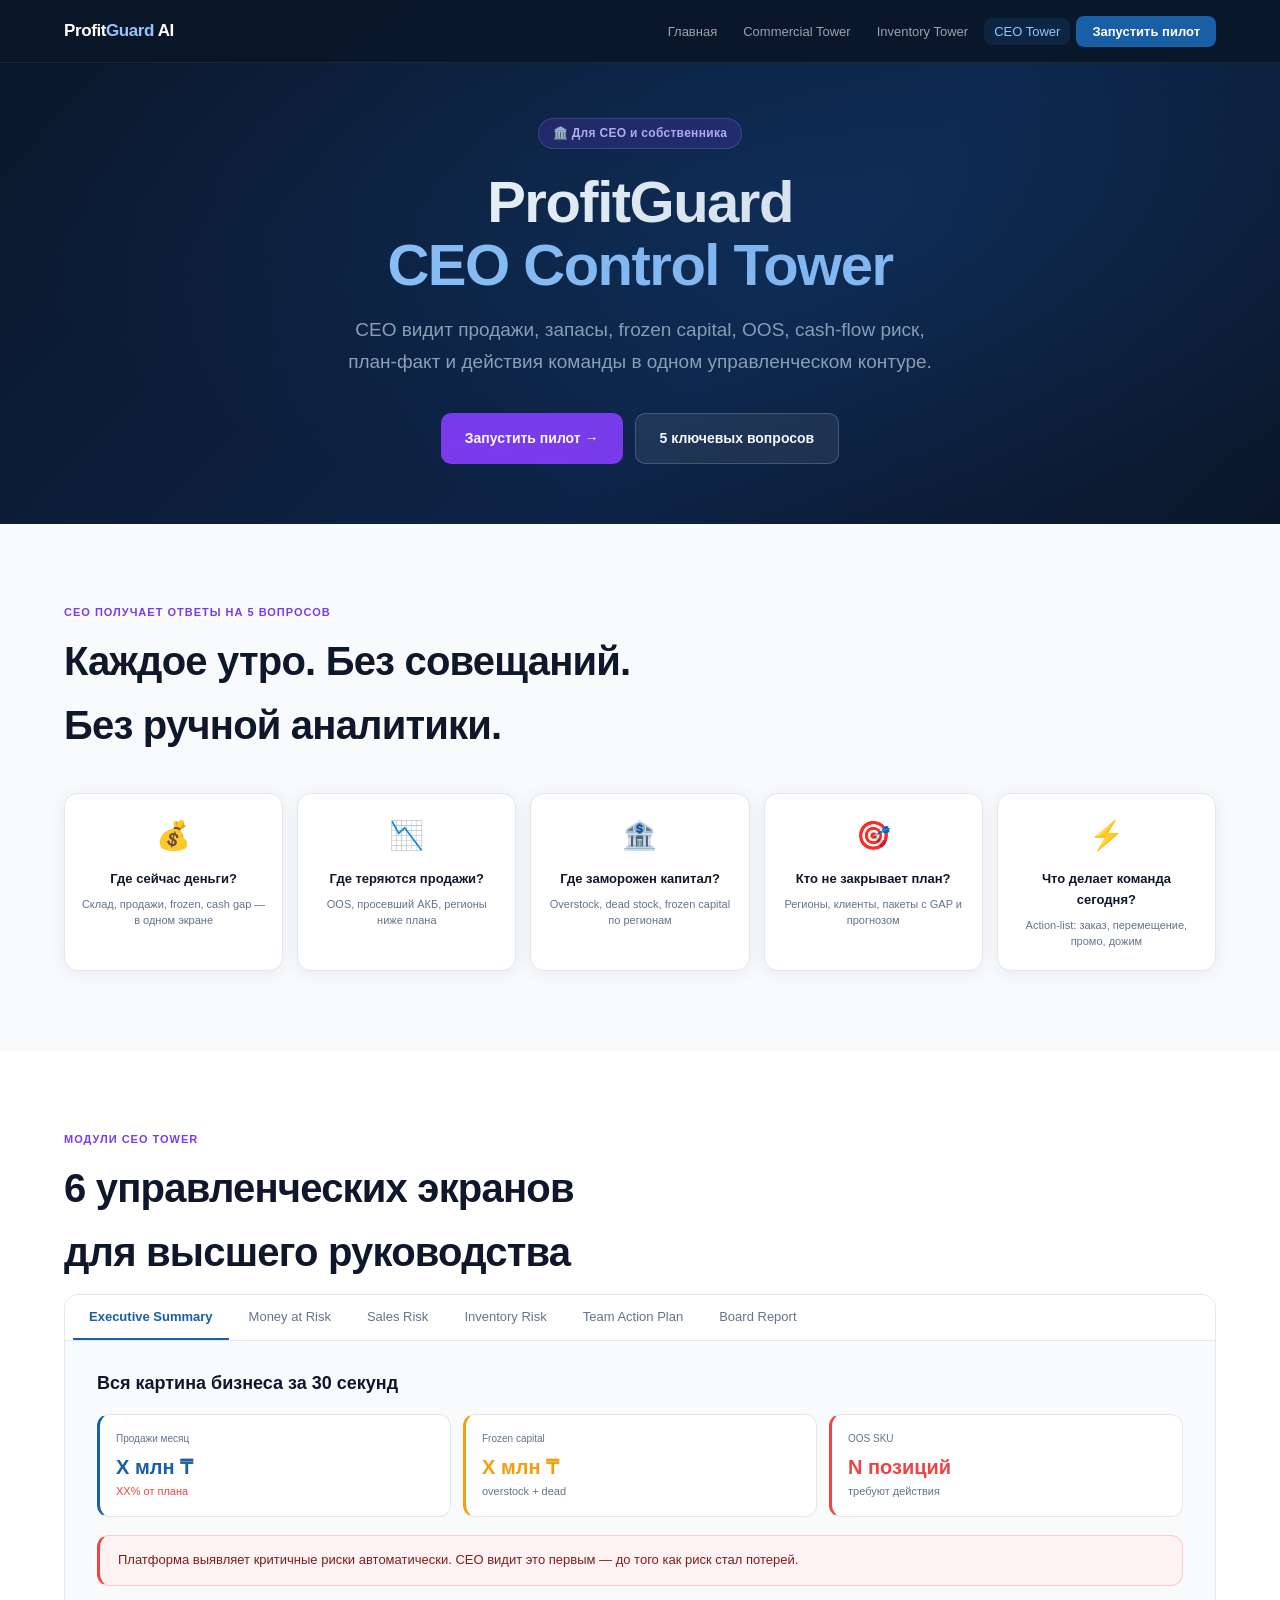
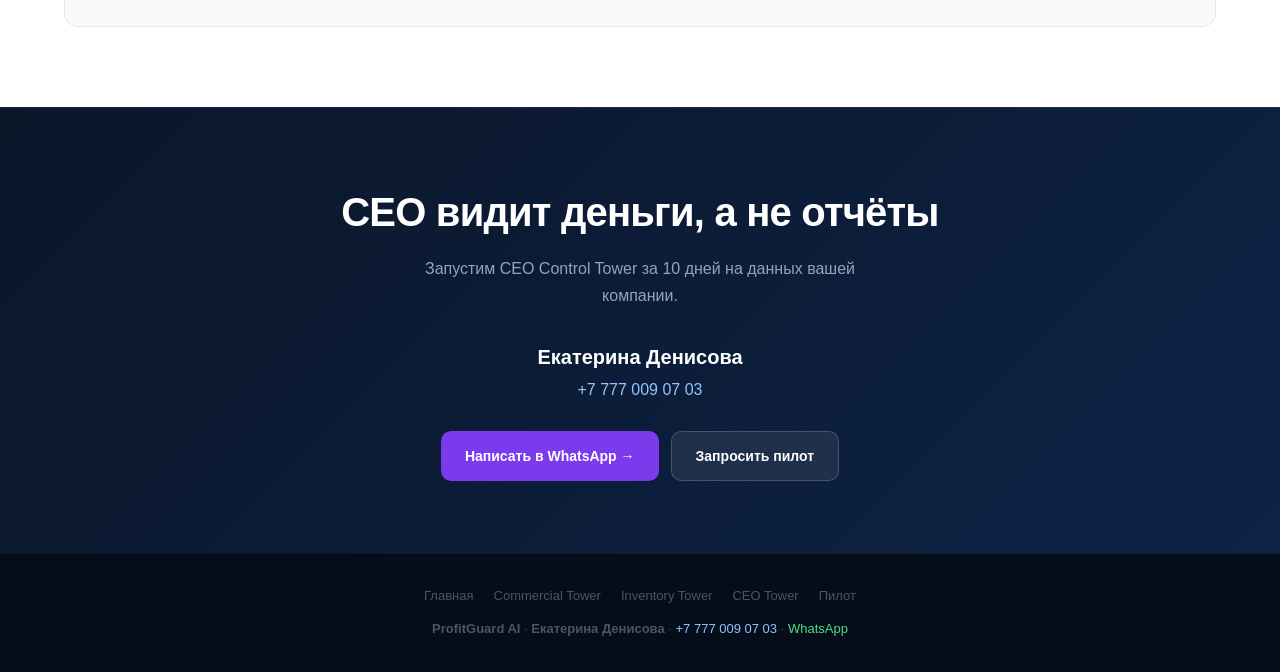
==== ceo.html @ 0af60630 "Add files via upload" ====
<!DOCTYPE html>
<html lang="ru">
<head>
<meta charset="UTF-8">
<meta name="viewport" content="width=device-width,initial-scale=1">
<title>ProfitGuard CEO Control Tower — Единый экран управления бизнесом</title>
<link rel="stylesheet" href="styles.css">
</head>
<body>
<nav>
  <div class="nav-inner">
    <a href="index.html" class="nav-logo">Profit<span>Guard</span> AI</a>
    <ul class="nav-links">
      <li><a href="index.html">Главная</a></li>
      <li><a href="commercial.html">Commercial Tower</a></li>
      <li><a href="inventory.html">Inventory Tower</a></li>
      <li><a href="ceo.html">CEO Tower</a></li>
      <li><a href="contact.html" class="nav-cta">Запустить пилот</a></li>
    </ul>
  </div>
</nav>

<section class="hero" style="padding-bottom:60px">
  <div class="hero-tag" style="background:rgba(124,58,237,.2);border-color:rgba(167,139,250,.25);color:#C4B5FD">🏛️ Для CEO и собственника</div>
  <h1>ProfitGuard<br><em>CEO Control Tower</em></h1>
  <p class="hero-sub">CEO видит продажи, запасы, frozen capital, OOS, cash-flow риск, план-факт и действия команды в одном управленческом контуре.</p>
  <div class="hero-btns">
    <a href="contact.html" class="btn btn-primary" style="background:var(--purple)">Запустить пилот →</a>
    <a href="#five" class="btn btn-ghost">5 ключевых вопросов</a>
  </div>
</section>

<!-- 5 QUESTIONS -->
<section class="section-off" id="five">
  <div class="container">
    <div class="label label-purple">CEO получает ответы на 5 вопросов</div>
    <h2 class="title">Каждое утро. Без совещаний.<br>Без ручной аналитики.</h2>
    <div style="display:grid;grid-template-columns:repeat(5,1fr);gap:14px;margin-top:36px">
      <div style="background:#fff;border:0.5px solid var(--border);border-radius:14px;padding:20px 16px;text-align:center;box-shadow:var(--card-shadow)">
        <div style="font-size:28px;margin-bottom:10px">💰</div>
        <div style="font-size:13px;font-weight:700;color:var(--text);margin-bottom:6px">Где сейчас деньги?</div>
        <div style="font-size:11px;color:var(--muted);line-height:1.5">Склад, продажи, frozen, cash gap — в одном экране</div>
      </div>
      <div style="background:#fff;border:0.5px solid var(--border);border-radius:14px;padding:20px 16px;text-align:center;box-shadow:var(--card-shadow)">
        <div style="font-size:28px;margin-bottom:10px">📉</div>
        <div style="font-size:13px;font-weight:700;color:var(--text);margin-bottom:6px">Где теряются продажи?</div>
        <div style="font-size:11px;color:var(--muted);line-height:1.5">OOS, просевший АКБ, регионы ниже плана</div>
      </div>
      <div style="background:#fff;border:0.5px solid var(--border);border-radius:14px;padding:20px 16px;text-align:center;box-shadow:var(--card-shadow)">
        <div style="font-size:28px;margin-bottom:10px">🏦</div>
        <div style="font-size:13px;font-weight:700;color:var(--text);margin-bottom:6px">Где заморожен капитал?</div>
        <div style="font-size:11px;color:var(--muted);line-height:1.5">Overstock, dead stock, frozen capital по регионам</div>
      </div>
      <div style="background:#fff;border:0.5px solid var(--border);border-radius:14px;padding:20px 16px;text-align:center;box-shadow:var(--card-shadow)">
        <div style="font-size:28px;margin-bottom:10px">🎯</div>
        <div style="font-size:13px;font-weight:700;color:var(--text);margin-bottom:6px">Кто не закрывает план?</div>
        <div style="font-size:11px;color:var(--muted);line-height:1.5">Регионы, клиенты, пакеты с GAP и прогнозом</div>
      </div>
      <div style="background:#fff;border:0.5px solid var(--border);border-radius:14px;padding:20px 16px;text-align:center;box-shadow:var(--card-shadow)">
        <div style="font-size:28px;margin-bottom:10px">⚡</div>
        <div style="font-size:13px;font-weight:700;color:var(--text);margin-bottom:6px">Что делает команда сегодня?</div>
        <div style="font-size:11px;color:var(--muted);line-height:1.5">Action-list: заказ, перемещение, промо, дожим</div>
      </div>
    </div>
  </div>
</section>

<!-- TABS -->
<section class="section">
  <div class="container">
    <div class="label label-purple">Модули CEO Tower</div>
    <h2 class="title">6 управленческих экранов<br>для высшего руководства</h2>
    <div class="tabs-wrap">
      <div class="tabs-nav">
        <button class="tab-btn">Executive Summary</button>
        <button class="tab-btn">Money at Risk</button>
        <button class="tab-btn">Sales Risk</button>
        <button class="tab-btn">Inventory Risk</button>
        <button class="tab-btn">Team Action Plan</button>
        <button class="tab-btn">Board Report</button>
      </div>

      <div class="tab-content">
        <h3 style="font-size:18px;font-weight:700;margin-bottom:16px">Вся картина бизнеса за 30 секунд</h3>
        <div style="display:grid;grid-template-columns:repeat(3,1fr);gap:12px;margin-bottom:18px">
          <div style="background:#fff;border:0.5px solid var(--border);border-radius:12px;padding:16px;border-left:3px solid var(--blue)"><div style="font-size:10px;color:var(--muted);margin-bottom:4px">Продажи месяц</div><div style="font-size:20px;font-weight:700;color:var(--blue)">X млн ₸</div><div style="font-size:11px;color:var(--red)">XX% от плана</div></div>
          <div style="background:#fff;border:0.5px solid var(--border);border-radius:12px;padding:16px;border-left:3px solid var(--amber)"><div style="font-size:10px;color:var(--muted);margin-bottom:4px">Frozen capital</div><div style="font-size:20px;font-weight:700;color:var(--amber)">X млн ₸</div><div style="font-size:11px;color:var(--muted)">overstock + dead</div></div>
          <div style="background:#fff;border:0.5px solid var(--border);border-radius:12px;padding:16px;border-left:3px solid var(--red)"><div style="font-size:10px;color:var(--muted);margin-bottom:4px">OOS SKU</div><div style="font-size:20px;font-weight:700;color:var(--red)">N позиций</div><div style="font-size:11px;color:var(--muted)">требуют действия</div></div>
        </div>
        <div class="alert-box alert-red">Платформа выявляет критичные риски автоматически. CEO видит это первым — до того как риск стал потерей.</div>
      </div>

      <div class="tab-content">
        <h3 style="font-size:18px;font-weight:700;margin-bottom:8px">Где деньги компании заморожены прямо сейчас</h3>
        <p style="font-size:13px;color:var(--muted);margin-bottom:16px">Frozen capital по регионам, поставщикам и SKU. Потенциал высвобождения через промо, перемещение, возврат.</p>
        <div class="alert-box alert-amber">💰 Топ frozen: Регион A / Поставщик X / SKU-004 — X млн ₸. Статус: Overstock 181 день. Действие: возврат поставщику или глубокая уценка.</div>
        <div class="alert-box alert-green" style="margin-top:8px">Потенциал высвобождения через промо и перемещения: X млн ₸ — деньги возвращаются в оборот.</div>
      </div>

      <div class="tab-content">
        <h3 style="font-size:18px;font-weight:700;margin-bottom:8px">Где бизнес теряет продажи</h3>
        <p style="font-size:13px;color:var(--muted);margin-bottom:16px">Регионы ниже плана, клиенты с падением, потерянные точки АКБ, SKU с OOS при активных продажах.</p>
        <div class="alert-box alert-red">🔴 Регион A: прогноз закрытия 68%. GAP = X млн ₸. Нужен темп X млн/день при остатке N дней.</div>
        <div class="alert-box alert-amber" style="margin-top:8px">🟡 Клиент B: YoY −X% к маю прошлого года. Падение продаж требует коммерческого разбора.</div>
      </div>

      <div class="tab-content">
        <h3 style="font-size:18px;font-weight:700;margin-bottom:8px">Состояние складского контура</h3>
        <p style="font-size:13px;color:var(--muted);margin-bottom:16px">OOS, overstock, DOH, frozen — сводка по всем регионам. Какие склады в норме, где критичная ситуация.</p>
        <div style="overflow-x:auto;border-radius:12px;border:0.5px solid var(--border)">
          <table class="mock-table">
            <thead><tr><th>Регион</th><th class="num">Склад ₸</th><th class="num">Frozen ₸</th><th class="num">OOS SKU</th><th class="num">Overstock SKU</th><th class="num">Сред. DOH</th><th>Статус</th></tr></thead>
            <tbody>
              <tr><td>Регион A</td><td class="num">XXX M</td><td class="num" style="color:var(--amber)">XX M</td><td class="num" style="color:var(--red)">12</td><td class="num">8</td><td class="num">34</td><td><span class="status s-risk">Нужен заказ</span></td></tr>
              <tr><td>Регион B</td><td class="num">XXX M</td><td class="num" style="color:var(--amber)">XX M</td><td class="num">3</td><td class="num" style="color:var(--purple)">24</td><td class="num">67</td><td><span class="status s-over">Высокий frozen</span></td></tr>
              <tr><td>Регион C</td><td class="num">XXX M</td><td class="num">XX M</td><td class="num">1</td><td class="num">5</td><td class="num">28</td><td><span class="status s-ok">Контроль</span></td></tr>
            </tbody>
          </table>
        </div>
      </div>

      <div class="tab-content">
        <h3 style="font-size:18px;font-weight:700;margin-bottom:8px">Что команда должна сделать сегодня</h3>
        <p style="font-size:13px;color:var(--muted);margin-bottom:16px">Action-list по каждому направлению: продажи, склад, закуп, перемещения. Приоритизирован по размеру риска.</p>
        <div class="alert-box alert-red" style="margin-bottom:8px">⚡ <strong>Коммерция:</strong> Реактивировать N точек АКБ — в апреле давали X млн ₸, в мае нет заказа</div>
        <div class="alert-box alert-amber" style="margin-bottom:8px">📦 <strong>Логистика:</strong> Переместить SKU-004 из Региона C в Регион A — закрыть OOS без дозаказа</div>
        <div class="alert-box alert-blue" style="margin-bottom:8px">🛒 <strong>Закуп:</strong> Разместить P1 заказ на X млн ₸ — N SKU A-класса в OOS</div>
        <div class="alert-box alert-green">🎯 <strong>Маркетинг:</strong> Промо на SKU-005, SKU-008 — высвободить X млн ₸ frozen capital</div>
      </div>

      <div class="tab-content">
        <h3 style="font-size:18px;font-weight:700;margin-bottom:8px">Управленческий отчёт для совета директоров</h3>
        <p style="font-size:13px;color:var(--muted);margin-bottom:16px">Структурированная сводка: план/факт, риски, действия, динамика. Готова к экспорту в Excel или PDF.</p>
        <div style="background:#fff;border:0.5px solid var(--border);border-radius:12px;padding:20px">
          <div style="font-size:14px;font-weight:700;margin-bottom:12px">ProfitGuard AI · Board Report · Май 2026</div>
          <div style="display:grid;grid-template-columns:1fr 1fr;gap:16px;font-size:13px">
            <div><div style="font-weight:600;margin-bottom:6px;color:var(--blue)">Продажи</div><div style="color:var(--muted)">Факт XX% от плана · прогноз YY% · GAP X млн ₸</div></div>
            <div><div style="font-weight:600;margin-bottom:6px;color:var(--amber)">Запасы</div><div style="color:var(--muted)">Склад X млн · frozen X млн · OOS N SKU</div></div>
            <div><div style="font-weight:600;margin-bottom:6px;color:var(--red)">Риски</div><div style="color:var(--muted)">N точек АКБ выпало · X млн потенциальных потерь</div></div>
            <div><div style="font-weight:600;margin-bottom:6px;color:var(--green)">Действия</div><div style="color:var(--muted)">Заказ X млн · перемещения N SKU · промо X млн</div></div>
          </div>
        </div>
      </div>
    </div>
  </div>
</section>

<div class="cta-banner">
  <div class="container">
    <h2>CEO видит деньги, а не отчёты</h2>
    <p>Запустим CEO Control Tower за 10 дней на данных вашей компании.</p>
    <div style="margin-bottom:28px">
      <div class="contact-name">Екатерина Денисова</div>
      <a href="tel:+77770090703" class="contact-phone">+7 777 009 07 03</a>
    </div>
    <div class="hero-btns">
      <a href="https://wa.me/77770090703" target="_blank" class="btn btn-primary" style="background:var(--purple)">Написать в WhatsApp →</a>
      <a href="contact.html" class="btn btn-ghost">Запросить пилот</a>
    </div>
  </div>
</div>

<footer><div class="container">
  <div class="foot-links"><a href="index.html">Главная</a><a href="commercial.html">Commercial Tower</a><a href="inventory.html">Inventory Tower</a><a href="ceo.html">CEO Tower</a><a href="contact.html">Пилот</a></div>
  <p><strong style="color:#475569">ProfitGuard AI</strong> · <strong style="color:#475569">Екатерина Денисова</strong> · <a href="tel:+77770090703" style="color:#93C5FD;text-decoration:none">+7 777 009 07 03</a> · <a href="https://wa.me/77770090703" target="_blank" style="color:#4ADE80;text-decoration:none;font-weight:500">WhatsApp</a></p>
</div></footer>
<script src="script.js"></script>
</body>
</html>
---- styles.css ----
*{box-sizing:border-box;margin:0;padding:0}
:root{
  --navy:#0B1629;--navy2:#0f2040;--blue:#185FA5;--blue2:#1D4ED8;
  --green:#10B981;--red:#EF4444;--amber:#F59E0B;--purple:#7C3AED;--teal:#0D9488;
  --white:#FFFFFF;--off:#F8FAFC;--text:#0F172A;--muted:#64748B;--border:#E2E8F0;
  --ice:#E6F1FB;--card-shadow:0 2px 16px rgba(15,23,42,.07);
}
html{scroll-behavior:smooth}
body{font-family:-apple-system,BlinkMacSystemFont,'Segoe UI',Inter,sans-serif;color:var(--text);background:#fff;line-height:1.6}

/* NAV */
nav{position:fixed;top:0;left:0;right:0;z-index:200;background:rgba(11,22,41,.97);backdrop-filter:blur(14px);border-bottom:1px solid rgba(255,255,255,.07)}
.nav-inner{max-width:1200px;margin:0 auto;padding:0 24px;height:62px;display:flex;align-items:center;justify-content:space-between;gap:24px}
.nav-logo{font-size:17px;font-weight:800;color:#fff;letter-spacing:-.4px;text-decoration:none;flex-shrink:0}
.nav-logo span{color:#93C5FD}
.nav-links{display:flex;gap:6px;list-style:none}
.nav-links a{color:rgba(255,255,255,.6);text-decoration:none;font-size:13px;font-weight:500;padding:6px 10px;border-radius:8px;transition:all .14s;white-space:nowrap}
.nav-links a:hover{color:#fff;background:rgba(255,255,255,.08)}
.nav-links a.active{color:#93C5FD;background:rgba(24,95,165,.2)}
.nav-cta{background:var(--blue);color:#fff !important;padding:8px 16px !important;border-radius:8px;font-weight:600 !important;flex-shrink:0}
.nav-cta:hover{background:var(--blue2) !important}

/* HERO */
.hero{background:linear-gradient(135deg,#0B1629 0%,#0d2347 60%,#0B1629 100%);padding:118px 24px 80px;text-align:center;position:relative;overflow:hidden}
.hero::before{content:'';position:absolute;top:0;left:0;right:0;bottom:0;background:radial-gradient(ellipse at 60% 40%,rgba(24,95,165,.18) 0%,transparent 70%);pointer-events:none}
.hero-tag{display:inline-flex;align-items:center;gap:6px;background:rgba(24,95,165,.25);border:1px solid rgba(147,197,253,.25);color:#93C5FD;padding:5px 14px;border-radius:20px;font-size:12px;font-weight:600;margin-bottom:22px;letter-spacing:.3px}
.hero h1{font-size:clamp(32px,5vw,58px);font-weight:800;color:#fff;letter-spacing:-1.5px;line-height:1.08;max-width:820px;margin:0 auto 18px}
.hero h1 em{color:#93C5FD;font-style:normal}
.hero-sub{font-size:clamp(16px,2vw,19px);color:#94A3B8;max-width:620px;margin:0 auto 36px;line-height:1.65}
.hero-btns{display:flex;gap:12px;justify-content:center;flex-wrap:wrap;margin-bottom:0}

/* BUTTONS */
.btn{display:inline-flex;align-items:center;gap:7px;padding:13px 24px;border-radius:10px;font-size:14px;font-weight:600;text-decoration:none;transition:all .15s;cursor:pointer;border:none}
.btn-primary{background:var(--blue);color:#fff}
.btn-primary:hover{background:var(--blue2);transform:translateY(-1px)}
.btn-green{background:var(--green);color:#fff}
.btn-green:hover{background:#059669;transform:translateY(-1px)}
.btn-ghost{background:rgba(255,255,255,.08);border:1px solid rgba(255,255,255,.18);color:#fff}
.btn-ghost:hover{background:rgba(255,255,255,.14)}
.btn-outline{border:1.5px solid var(--border);color:var(--text);background:#fff}
.btn-outline:hover{border-color:var(--blue);color:var(--blue)}
.btn-sm{padding:9px 16px;font-size:13px}

/* CONTAINER */
.container{max-width:1200px;margin:0 auto;padding:0 24px}
.section{padding:80px 24px}
.section-sm{padding:52px 24px}
.section-dark{background:var(--navy);padding:80px 24px}
.section-off{background:var(--off);padding:80px 24px}

/* LABELS & TITLES */
.label{font-size:11px;font-weight:700;text-transform:uppercase;letter-spacing:1px;color:var(--blue);margin-bottom:8px}
.label-green{color:var(--green)}
.label-purple{color:var(--purple)}
.label-amber{color:var(--amber)}
h2.title{font-size:clamp(26px,3.5vw,40px);font-weight:800;color:var(--text);letter-spacing:-.8px;margin-bottom:10px}
h2.title-white{color:#fff}
.subtitle{font-size:16px;color:var(--muted);line-height:1.65;max-width:560px;margin-bottom:48px}
.subtitle-white{color:#94A3B8}

/* KPI GRID */
.kpi-grid{display:grid;grid-template-columns:repeat(4,1fr);gap:14px;margin:40px 0}
.kpi-card{background:rgba(255,255,255,.06);border:1px solid rgba(255,255,255,.1);border-radius:14px;padding:20px;position:relative;overflow:hidden}
.kpi-card-light{background:#fff;border:0.5px solid var(--border);box-shadow:var(--card-shadow)}
.kpi-label{font-size:10px;color:rgba(255,255,255,.45);text-transform:uppercase;letter-spacing:.7px;margin-bottom:7px;font-weight:600}
.kpi-label-dark{color:var(--muted)}
.kpi-val{font-size:26px;font-weight:700;color:#fff;line-height:1;letter-spacing:-.5px}
.kpi-val-dark{color:var(--text)}
.kpi-sub{font-size:11px;color:rgba(255,255,255,.4);margin-top:6px}
.kpi-sub-dark{color:var(--muted)}
.kpi-bar{position:absolute;bottom:0;left:0;height:3px}

/* PRODUCT CARDS */
.prod-grid{display:grid;grid-template-columns:repeat(3,1fr);gap:20px;margin-top:40px}
.prod-card{background:#fff;border:0.5px solid var(--border);border-radius:18px;overflow:hidden;box-shadow:var(--card-shadow);transition:transform .15s,box-shadow .15s}
.prod-card:hover{transform:translateY(-3px);box-shadow:0 8px 32px rgba(15,23,42,.12)}
.prod-card-head{padding:28px 28px 20px;border-bottom:0.5px solid var(--border)}
.prod-icon{width:50px;height:50px;border-radius:12px;display:flex;align-items:center;justify-content:center;font-size:24px;margin-bottom:16px}
.prod-icon-blue{background:var(--ice)}
.prod-icon-green{background:#ECFDF5}
.prod-icon-purple{background:#F5F3FF}
.prod-num{font-size:10px;font-weight:700;text-transform:uppercase;letter-spacing:.8px;margin-bottom:5px}
.prod-name{font-size:18px;font-weight:800;color:var(--text);letter-spacing:-.3px;margin-bottom:8px}
.prod-desc{font-size:13px;color:var(--muted);line-height:1.6}
.prod-card-body{padding:20px 28px 24px}
.prod-features{list-style:none;display:flex;flex-direction:column;gap:7px;margin-bottom:20px}
.prod-features li{font-size:12px;color:var(--text);display:flex;align-items:flex-start;gap:7px}
.prod-features li::before{content:"✓";font-weight:700;flex-shrink:0;margin-top:1px}
.feat-blue::before{color:var(--blue)}
.feat-green::before{color:var(--green)}
.feat-purple::before{color:var(--purple)}

/* TABS */
.tabs-wrap{background:var(--off);border-radius:14px;overflow:hidden;border:0.5px solid var(--border)}
.tabs-nav{display:flex;overflow-x:auto;border-bottom:0.5px solid var(--border);background:#fff;padding:0 8px;gap:4px;scrollbar-width:none}
.tabs-nav::-webkit-scrollbar{display:none}
.tab-btn{padding:14px 16px;font-size:13px;font-weight:500;color:var(--muted);border:none;background:none;cursor:pointer;white-space:nowrap;border-bottom:2px solid transparent;transition:all .15s;flex-shrink:0}
.tab-btn:hover{color:var(--text)}
.tab-btn.active{color:var(--blue);border-bottom-color:var(--blue);font-weight:600}
.tab-content{display:none;padding:28px 32px}
.tab-content.active{display:block}

/* FEATURE GRID */
.feat-grid{display:grid;grid-template-columns:repeat(3,1fr);gap:16px;margin-top:40px}
.feat-item{background:#fff;border:0.5px solid var(--border);border-radius:14px;padding:22px 24px;box-shadow:var(--card-shadow)}
.feat-item-icon{width:40px;height:40px;border-radius:10px;display:flex;align-items:center;justify-content:center;font-size:18px;margin-bottom:14px}
.feat-item h4{font-size:14px;font-weight:700;color:var(--text);margin-bottom:7px}
.feat-item p{font-size:12px;color:var(--muted);line-height:1.6}

/* MOCK TABLE */
.mock-table{width:100%;border-collapse:collapse;font-size:12px}
.mock-table th{background:var(--navy);color:rgba(255,255,255,.7);padding:10px 12px;text-align:left;font-size:10px;font-weight:600;letter-spacing:.3px;white-space:nowrap}
.mock-table td{padding:9px 12px;border-bottom:0.5px solid var(--border);color:var(--text);white-space:nowrap}
.mock-table tr:hover td{background:var(--off)}
.mock-table .num{text-align:right;font-variant-numeric:tabular-nums}
.status{display:inline-block;padding:2px 8px;border-radius:20px;font-size:10px;font-weight:600}
.s-ok{background:#DCFCE7;color:#15803D}
.s-oos{background:#FEE2E2;color:#991B1B}
.s-risk{background:#FEF3C7;color:#92400E}
.s-over{background:#EDE9FE;color:#6D28D9}
.s-dead{background:#F1F5F9;color:#475569}

/* MOCK DASHBOARD */
.dash-mock{background:#111827;border-radius:16px;overflow:hidden;border:1px solid rgba(255,255,255,.1)}
.dash-bar{background:#0C2240;padding:12px 20px;display:flex;align-items:center;gap:8px;border-bottom:1px solid rgba(255,255,255,.07)}
.dash-dot{width:10px;height:10px;border-radius:50%}
.dash-title{font-size:12px;color:rgba(255,255,255,.4);margin-left:6px}
.dash-body{padding:20px;display:grid;grid-template-columns:repeat(3,1fr);gap:10px}
.dash-kpi{background:#1C2A3F;border-radius:10px;padding:14px;position:relative;overflow:hidden}
.dash-kpi-lbl{font-size:9px;color:#64748B;text-transform:uppercase;letter-spacing:.5px;margin-bottom:4px}
.dash-kpi-val{font-size:18px;font-weight:700;line-height:1}
.dash-kpi-bar{position:absolute;bottom:0;left:0;height:2px}

/* ALERT BOX */
.alert-box{border-radius:12px;padding:14px 18px;margin:12px 0;font-size:13px;line-height:1.6;border:0.5px solid;border-left-width:3px}
.alert-red{background:#FEF2F2;border-color:#FECACA;border-left-color:#EF4444;color:#7F1D1D}
.alert-green{background:#F0FDF4;border-color:#BBF7D0;border-left-color:#10B981;color:#14532D}
.alert-blue{background:#EFF6FF;border-color:#BFDBFE;border-left-color:#185FA5;color:#1E3A8A}
.alert-amber{background:#FFFBEB;border-color:#FDE68A;border-left-color:#F59E0B;color:#78350F}

/* STEPS */
.steps-grid{display:grid;grid-template-columns:repeat(4,1fr);gap:16px;margin-top:40px}
.step{background:rgba(255,255,255,.05);border:1px solid rgba(255,255,255,.1);border-radius:14px;padding:24px 20px;text-align:center}
.step-num{width:40px;height:40px;border-radius:50%;background:var(--blue);color:#fff;font-size:16px;font-weight:700;display:flex;align-items:center;justify-content:center;margin:0 auto 14px}
.step-title{font-size:14px;font-weight:600;color:#fff;margin-bottom:8px}
.step-body{font-size:12px;color:#94A3B8;line-height:1.55}

/* WHY LIST */
.why-grid{display:grid;grid-template-columns:repeat(2,1fr);gap:14px;margin-top:36px}
.why-item{display:flex;align-items:flex-start;gap:14px;background:rgba(255,255,255,.04);border:1px solid rgba(255,255,255,.08);border-radius:12px;padding:18px 20px}
.why-icon{font-size:22px;flex-shrink:0}
.why-text h4{font-size:14px;font-weight:600;color:#fff;margin-bottom:5px}
.why-text p{font-size:12px;color:#94A3B8;line-height:1.55}

/* CONTACT FORM */
.form-wrap{background:rgba(255,255,255,.05);border:1px solid rgba(255,255,255,.1);border-radius:18px;padding:36px}
.form-row{display:grid;grid-template-columns:1fr 1fr;gap:16px;margin-bottom:16px}
.form-group{display:flex;flex-direction:column;gap:6px}
.form-group label{font-size:12px;font-weight:600;color:rgba(255,255,255,.6);text-transform:uppercase;letter-spacing:.4px}
.form-group input,.form-group select,.form-group textarea{background:rgba(255,255,255,.07);border:1px solid rgba(255,255,255,.12);border-radius:8px;padding:12px 14px;color:#fff;font-size:14px;outline:none;transition:border .14s;font-family:inherit}
.form-group input:focus,.form-group select:focus,.form-group textarea:focus{border-color:var(--blue)}
.form-group input::placeholder,.form-group textarea::placeholder{color:rgba(255,255,255,.3)}
.form-group select option{background:var(--navy);color:#fff}
.form-group textarea{resize:vertical;min-height:80px}

/* CTA BANNER */
.cta-banner{background:linear-gradient(135deg,var(--navy) 0%,#0d2347 100%);padding:72px 24px;text-align:center;border-top:1px solid rgba(255,255,255,.06)}
.cta-banner h2{font-size:clamp(26px,3.5vw,40px);font-weight:800;color:#fff;letter-spacing:-.8px;margin-bottom:12px}
.cta-banner p{font-size:16px;color:#94A3B8;max-width:500px;margin:0 auto 32px;line-height:1.65}
.contact-name{font-size:20px;font-weight:700;color:#fff;margin-bottom:4px}
.contact-phone{font-size:16px;color:#93C5FD;text-decoration:none;display:block;margin-bottom:20px}

/* FOOTER */
footer{background:#060D1A;padding:32px 24px;text-align:center;border-top:1px solid rgba(255,255,255,.05)}
footer p{color:#334155;font-size:13px}
.foot-links{display:flex;gap:20px;justify-content:center;flex-wrap:wrap;margin-bottom:12px}
.foot-links a{color:#475569;text-decoration:none;font-size:13px}
.foot-links a:hover{color:#93C5FD}

/* DIVIDER */
.divider{height:0.5px;background:var(--border);margin:32px 0}
.divider-dark{background:rgba(255,255,255,.08)}

/* METRICS ROW */
.metrics-row{display:flex;gap:32px;flex-wrap:wrap;padding:20px 0;border-top:0.5px solid var(--border);border-bottom:0.5px solid var(--border);margin:24px 0}
.metric{text-align:center}
.metric-val{font-size:22px;font-weight:700;letter-spacing:-.5px}
.metric-lbl{font-size:10px;color:var(--muted);text-transform:uppercase;letter-spacing:.5px;margin-top:2px}

/* RESPONSIVE */
@media(max-width:1024px){
  .kpi-grid{grid-template-columns:repeat(2,1fr)}
  .prod-grid{grid-template-columns:1fr}
  .feat-grid{grid-template-columns:repeat(2,1fr)}
  .steps-grid{grid-template-columns:repeat(2,1fr)}
  .why-grid{grid-template-columns:1fr}
  .form-row{grid-template-columns:1fr}
}
@media(max-width:768px){
  .nav-links{display:none}
  .kpi-grid{grid-template-columns:1fr 1fr}
  .feat-grid{grid-template-columns:1fr}
  .dash-body{grid-template-columns:repeat(2,1fr)}
  .tab-content{padding:20px 18px}
  .hero h1{font-size:30px}
}
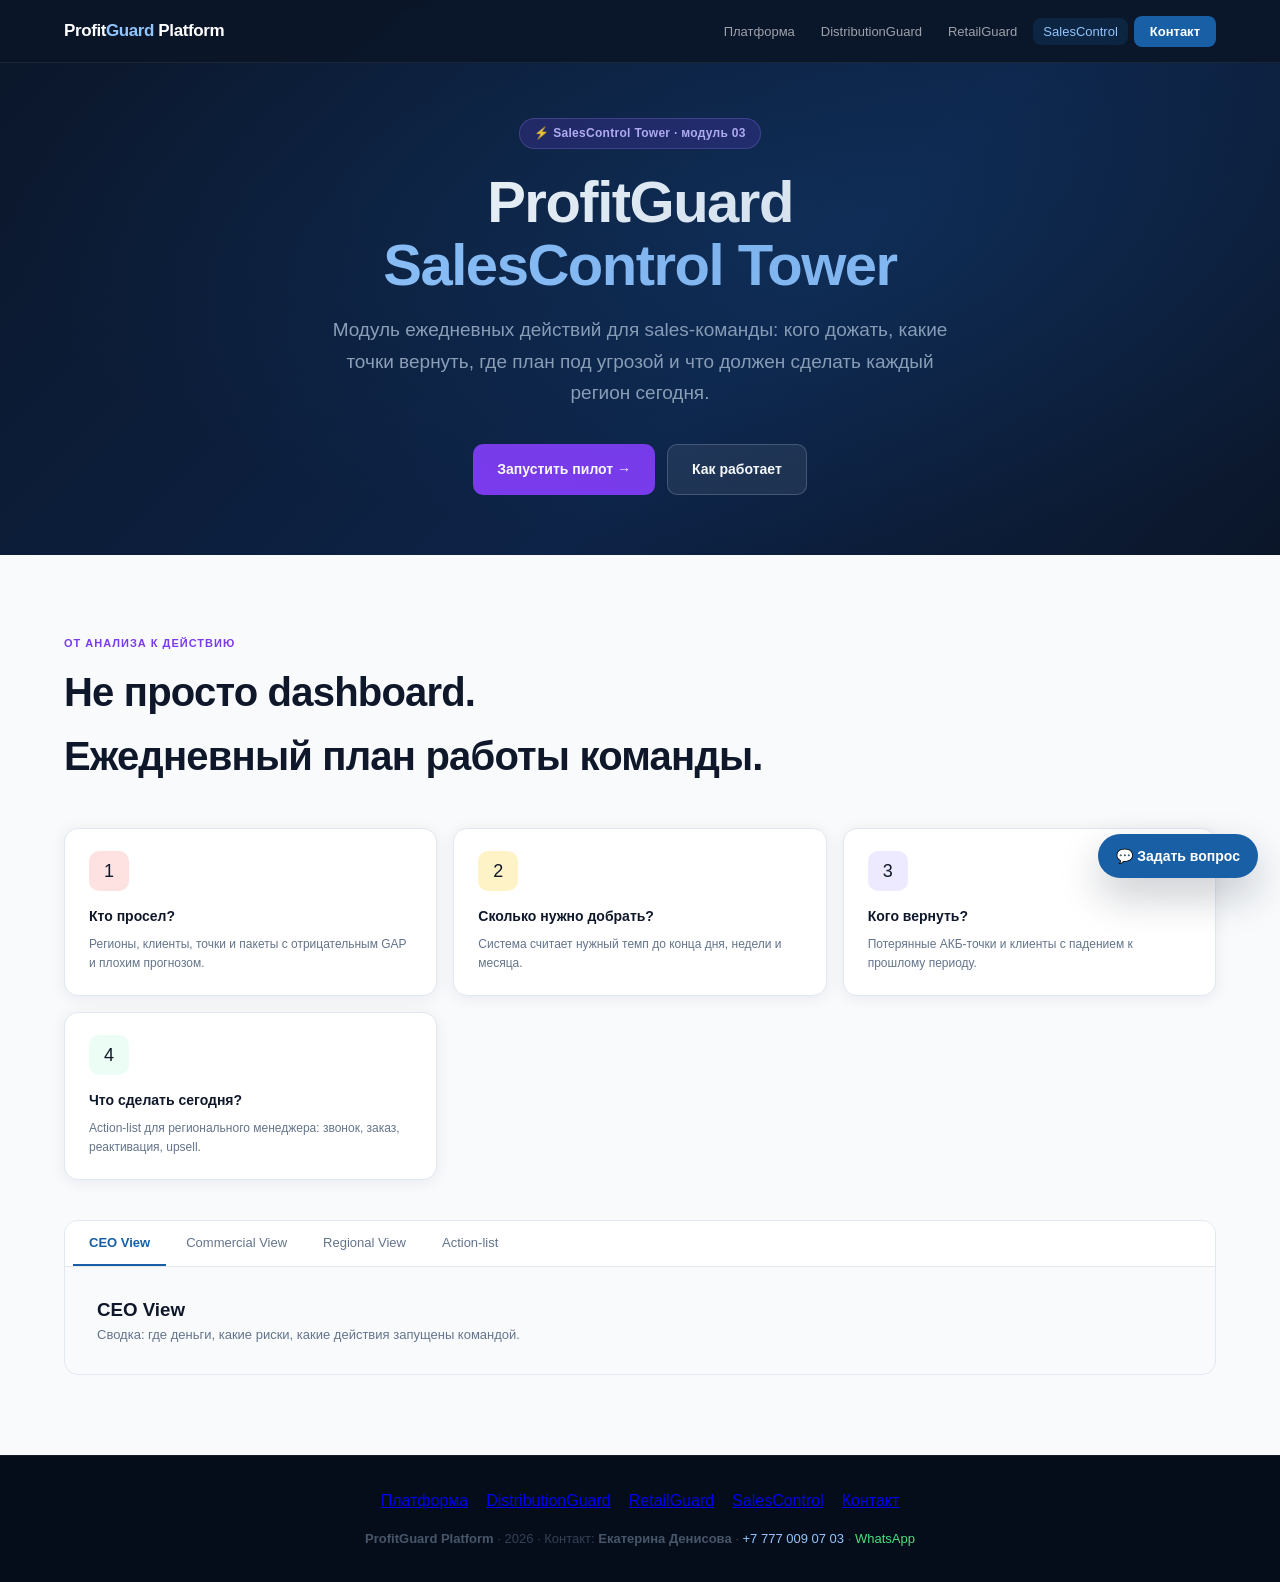
==== commit 10fd144f: "Add files via upload" ====
--- a/ceo.html
+++ b/ceo.html
@@ -3,167 +3,73 @@
 <head>
 <meta charset="UTF-8">
 <meta name="viewport" content="width=device-width,initial-scale=1">
-<title>ProfitGuard CEO Control Tower — Единый экран управления бизнесом</title>
+<title>SalesControl Tower — action-list для команды продаж</title>
+<meta name="description" content="Модуль ProfitGuard Platform для контроля задач продаж, дожима плана и реактивации клиентов.">
 <link rel="stylesheet" href="styles.css">
 </head>
 <body>
+
 <nav>
   <div class="nav-inner">
-    <a href="index.html" class="nav-logo">Profit<span>Guard</span> AI</a>
+    <a href="index.html" class="nav-logo">Profit<span>Guard</span> Platform</a>
     <ul class="nav-links">
-      <li><a href="index.html">Главная</a></li>
-      <li><a href="commercial.html">Commercial Tower</a></li>
-      <li><a href="inventory.html">Inventory Tower</a></li>
-      <li><a href="ceo.html">CEO Tower</a></li>
-      <li><a href="contact.html" class="nav-cta">Запустить пилот</a></li>
+      <li><a href="index.html" class="">Платформа</a></li><li><a href="commercial.html" class="">DistributionGuard</a></li><li><a href="inventory.html" class="">RetailGuard</a></li><li><a href="ceo.html" class="active">SalesControl</a></li><li><a href="contact.html" class="nav-cta">Контакт</a></li>
     </ul>
   </div>
 </nav>
 
 <section class="hero" style="padding-bottom:60px">
-  <div class="hero-tag" style="background:rgba(124,58,237,.2);border-color:rgba(167,139,250,.25);color:#C4B5FD">🏛️ Для CEO и собственника</div>
-  <h1>ProfitGuard<br><em>CEO Control Tower</em></h1>
-  <p class="hero-sub">CEO видит продажи, запасы, frozen capital, OOS, cash-flow риск, план-факт и действия команды в одном управленческом контуре.</p>
+  <div class="hero-tag" style="background:rgba(124,58,237,.2);border-color:rgba(167,139,250,.25);color:#C4B5FD">⚡ SalesControl Tower · модуль 03</div>
+  <h1>ProfitGuard<br><em>SalesControl Tower</em></h1>
+  <p class="hero-sub">Модуль ежедневных действий для sales-команды: кого дожать, какие точки вернуть, где план под угрозой и что должен сделать каждый регион сегодня.</p>
   <div class="hero-btns">
     <a href="contact.html" class="btn btn-primary" style="background:var(--purple)">Запустить пилот →</a>
-    <a href="#five" class="btn btn-ghost">5 ключевых вопросов</a>
+    <a href="#workflow" class="btn btn-ghost">Как работает</a>
   </div>
 </section>
 
-<!-- 5 QUESTIONS -->
-<section class="section-off" id="five">
+<section class="section-off" id="workflow">
   <div class="container">
-    <div class="label label-purple">CEO получает ответы на 5 вопросов</div>
-    <h2 class="title">Каждое утро. Без совещаний.<br>Без ручной аналитики.</h2>
-    <div style="display:grid;grid-template-columns:repeat(5,1fr);gap:14px;margin-top:36px">
-      <div style="background:#fff;border:0.5px solid var(--border);border-radius:14px;padding:20px 16px;text-align:center;box-shadow:var(--card-shadow)">
-        <div style="font-size:28px;margin-bottom:10px">💰</div>
-        <div style="font-size:13px;font-weight:700;color:var(--text);margin-bottom:6px">Где сейчас деньги?</div>
-        <div style="font-size:11px;color:var(--muted);line-height:1.5">Склад, продажи, frozen, cash gap — в одном экране</div>
+    <div class="label label-purple">От анализа к действию</div>
+    <h2 class="title">Не просто dashboard.<br>Ежедневный план работы команды.</h2>
+    <div class="feat-grid">
+      <div class="feat-item"><div class="feat-item-icon" style="background:#FEE2E2">1</div><h4>Кто просел?</h4><p>Регионы, клиенты, точки и пакеты с отрицательным GAP и плохим прогнозом.</p></div>
+      <div class="feat-item"><div class="feat-item-icon" style="background:#FEF3C7">2</div><h4>Сколько нужно добрать?</h4><p>Система считает нужный темп до конца дня, недели и месяца.</p></div>
+      <div class="feat-item"><div class="feat-item-icon" style="background:#EDE9FE">3</div><h4>Кого вернуть?</h4><p>Потерянные АКБ-точки и клиенты с падением к прошлому периоду.</p></div>
+      <div class="feat-item"><div class="feat-item-icon" style="background:#ECFDF5">4</div><h4>Что сделать сегодня?</h4><p>Action-list для регионального менеджера: звонок, заказ, реактивация, upsell.</p></div>
+    </div>
+
+    <div class="tabs-wrap" style="margin-top:40px">
+      <div class="tabs-nav">
+        <button class="tab-btn">CEO View</button>
+        <button class="tab-btn">Commercial View</button>
+        <button class="tab-btn">Regional View</button>
+        <button class="tab-btn">Action-list</button>
       </div>
-      <div style="background:#fff;border:0.5px solid var(--border);border-radius:14px;padding:20px 16px;text-align:center;box-shadow:var(--card-shadow)">
-        <div style="font-size:28px;margin-bottom:10px">📉</div>
-        <div style="font-size:13px;font-weight:700;color:var(--text);margin-bottom:6px">Где теряются продажи?</div>
-        <div style="font-size:11px;color:var(--muted);line-height:1.5">OOS, просевший АКБ, регионы ниже плана</div>
-      </div>
-      <div style="background:#fff;border:0.5px solid var(--border);border-radius:14px;padding:20px 16px;text-align:center;box-shadow:var(--card-shadow)">
-        <div style="font-size:28px;margin-bottom:10px">🏦</div>
-        <div style="font-size:13px;font-weight:700;color:var(--text);margin-bottom:6px">Где заморожен капитал?</div>
-        <div style="font-size:11px;color:var(--muted);line-height:1.5">Overstock, dead stock, frozen capital по регионам</div>
-      </div>
-      <div style="background:#fff;border:0.5px solid var(--border);border-radius:14px;padding:20px 16px;text-align:center;box-shadow:var(--card-shadow)">
-        <div style="font-size:28px;margin-bottom:10px">🎯</div>
-        <div style="font-size:13px;font-weight:700;color:var(--text);margin-bottom:6px">Кто не закрывает план?</div>
-        <div style="font-size:11px;color:var(--muted);line-height:1.5">Регионы, клиенты, пакеты с GAP и прогнозом</div>
-      </div>
-      <div style="background:#fff;border:0.5px solid var(--border);border-radius:14px;padding:20px 16px;text-align:center;box-shadow:var(--card-shadow)">
-        <div style="font-size:28px;margin-bottom:10px">⚡</div>
-        <div style="font-size:13px;font-weight:700;color:var(--text);margin-bottom:6px">Что делает команда сегодня?</div>
-        <div style="font-size:11px;color:var(--muted);line-height:1.5">Action-list: заказ, перемещение, промо, дожим</div>
-      </div>
+      <div class="tab-content"><h3>CEO View</h3><p style="color:var(--muted);font-size:13px">Сводка: где деньги, какие риски, какие действия запущены командой.</p></div>
+      <div class="tab-content"><h3>Commercial View</h3><p style="color:var(--muted);font-size:13px">Клиенты, регионы, пакеты, план/факт, прогноз и дожим.</p></div>
+      <div class="tab-content"><h3>Regional View</h3><p style="color:var(--muted);font-size:13px">Только свой регион, свои клиенты, свои точки и задачи на день.</p></div>
+      <div class="tab-content"><h3>Action-list</h3><p style="color:var(--muted);font-size:13px">Конкретные задачи: кому позвонить, какую точку вернуть, какой пакет дожать.</p></div>
     </div>
   </div>
 </section>
 
-<!-- TABS -->
-<section class="section">
-  <div class="container">
-    <div class="label label-purple">Модули CEO Tower</div>
-    <h2 class="title">6 управленческих экранов<br>для высшего руководства</h2>
-    <div class="tabs-wrap">
-      <div class="tabs-nav">
-        <button class="tab-btn">Executive Summary</button>
-        <button class="tab-btn">Money at Risk</button>
-        <button class="tab-btn">Sales Risk</button>
-        <button class="tab-btn">Inventory Risk</button>
-        <button class="tab-btn">Team Action Plan</button>
-        <button class="tab-btn">Board Report</button>
-      </div>
-
-      <div class="tab-content">
-        <h3 style="font-size:18px;font-weight:700;margin-bottom:16px">Вся картина бизнеса за 30 секунд</h3>
-        <div style="display:grid;grid-template-columns:repeat(3,1fr);gap:12px;margin-bottom:18px">
-          <div style="background:#fff;border:0.5px solid var(--border);border-radius:12px;padding:16px;border-left:3px solid var(--blue)"><div style="font-size:10px;color:var(--muted);margin-bottom:4px">Продажи месяц</div><div style="font-size:20px;font-weight:700;color:var(--blue)">X млн ₸</div><div style="font-size:11px;color:var(--red)">XX% от плана</div></div>
-          <div style="background:#fff;border:0.5px solid var(--border);border-radius:12px;padding:16px;border-left:3px solid var(--amber)"><div style="font-size:10px;color:var(--muted);margin-bottom:4px">Frozen capital</div><div style="font-size:20px;font-weight:700;color:var(--amber)">X млн ₸</div><div style="font-size:11px;color:var(--muted)">overstock + dead</div></div>
-          <div style="background:#fff;border:0.5px solid var(--border);border-radius:12px;padding:16px;border-left:3px solid var(--red)"><div style="font-size:10px;color:var(--muted);margin-bottom:4px">OOS SKU</div><div style="font-size:20px;font-weight:700;color:var(--red)">N позиций</div><div style="font-size:11px;color:var(--muted)">требуют действия</div></div>
-        </div>
-        <div class="alert-box alert-red">Платформа выявляет критичные риски автоматически. CEO видит это первым — до того как риск стал потерей.</div>
-      </div>
-
-      <div class="tab-content">
-        <h3 style="font-size:18px;font-weight:700;margin-bottom:8px">Где деньги компании заморожены прямо сейчас</h3>
-        <p style="font-size:13px;color:var(--muted);margin-bottom:16px">Frozen capital по регионам, поставщикам и SKU. Потенциал высвобождения через промо, перемещение, возврат.</p>
-        <div class="alert-box alert-amber">💰 Топ frozen: Регион A / Поставщик X / SKU-004 — X млн ₸. Статус: Overstock 181 день. Действие: возврат поставщику или глубокая уценка.</div>
-        <div class="alert-box alert-green" style="margin-top:8px">Потенциал высвобождения через промо и перемещения: X млн ₸ — деньги возвращаются в оборот.</div>
-      </div>
-
-      <div class="tab-content">
-        <h3 style="font-size:18px;font-weight:700;margin-bottom:8px">Где бизнес теряет продажи</h3>
-        <p style="font-size:13px;color:var(--muted);margin-bottom:16px">Регионы ниже плана, клиенты с падением, потерянные точки АКБ, SKU с OOS при активных продажах.</p>
-        <div class="alert-box alert-red">🔴 Регион A: прогноз закрытия 68%. GAP = X млн ₸. Нужен темп X млн/день при остатке N дней.</div>
-        <div class="alert-box alert-amber" style="margin-top:8px">🟡 Клиент B: YoY −X% к маю прошлого года. Падение продаж требует коммерческого разбора.</div>
-      </div>
-
-      <div class="tab-content">
-        <h3 style="font-size:18px;font-weight:700;margin-bottom:8px">Состояние складского контура</h3>
-        <p style="font-size:13px;color:var(--muted);margin-bottom:16px">OOS, overstock, DOH, frozen — сводка по всем регионам. Какие склады в норме, где критичная ситуация.</p>
-        <div style="overflow-x:auto;border-radius:12px;border:0.5px solid var(--border)">
-          <table class="mock-table">
-            <thead><tr><th>Регион</th><th class="num">Склад ₸</th><th class="num">Frozen ₸</th><th class="num">OOS SKU</th><th class="num">Overstock SKU</th><th class="num">Сред. DOH</th><th>Статус</th></tr></thead>
-            <tbody>
-              <tr><td>Регион A</td><td class="num">XXX M</td><td class="num" style="color:var(--amber)">XX M</td><td class="num" style="color:var(--red)">12</td><td class="num">8</td><td class="num">34</td><td><span class="status s-risk">Нужен заказ</span></td></tr>
-              <tr><td>Регион B</td><td class="num">XXX M</td><td class="num" style="color:var(--amber)">XX M</td><td class="num">3</td><td class="num" style="color:var(--purple)">24</td><td class="num">67</td><td><span class="status s-over">Высокий frozen</span></td></tr>
-              <tr><td>Регион C</td><td class="num">XXX M</td><td class="num">XX M</td><td class="num">1</td><td class="num">5</td><td class="num">28</td><td><span class="status s-ok">Контроль</span></td></tr>
-            </tbody>
-          </table>
-        </div>
-      </div>
-
-      <div class="tab-content">
-        <h3 style="font-size:18px;font-weight:700;margin-bottom:8px">Что команда должна сделать сегодня</h3>
-        <p style="font-size:13px;color:var(--muted);margin-bottom:16px">Action-list по каждому направлению: продажи, склад, закуп, перемещения. Приоритизирован по размеру риска.</p>
-        <div class="alert-box alert-red" style="margin-bottom:8px">⚡ <strong>Коммерция:</strong> Реактивировать N точек АКБ — в апреле давали X млн ₸, в мае нет заказа</div>
-        <div class="alert-box alert-amber" style="margin-bottom:8px">📦 <strong>Логистика:</strong> Переместить SKU-004 из Региона C в Регион A — закрыть OOS без дозаказа</div>
-        <div class="alert-box alert-blue" style="margin-bottom:8px">🛒 <strong>Закуп:</strong> Разместить P1 заказ на X млн ₸ — N SKU A-класса в OOS</div>
-        <div class="alert-box alert-green">🎯 <strong>Маркетинг:</strong> Промо на SKU-005, SKU-008 — высвободить X млн ₸ frozen capital</div>
-      </div>
-
-      <div class="tab-content">
-        <h3 style="font-size:18px;font-weight:700;margin-bottom:8px">Управленческий отчёт для совета директоров</h3>
-        <p style="font-size:13px;color:var(--muted);margin-bottom:16px">Структурированная сводка: план/факт, риски, действия, динамика. Готова к экспорту в Excel или PDF.</p>
-        <div style="background:#fff;border:0.5px solid var(--border);border-radius:12px;padding:20px">
-          <div style="font-size:14px;font-weight:700;margin-bottom:12px">ProfitGuard AI · Board Report · Май 2026</div>
-          <div style="display:grid;grid-template-columns:1fr 1fr;gap:16px;font-size:13px">
-            <div><div style="font-weight:600;margin-bottom:6px;color:var(--blue)">Продажи</div><div style="color:var(--muted)">Факт XX% от плана · прогноз YY% · GAP X млн ₸</div></div>
-            <div><div style="font-weight:600;margin-bottom:6px;color:var(--amber)">Запасы</div><div style="color:var(--muted)">Склад X млн · frozen X млн · OOS N SKU</div></div>
-            <div><div style="font-weight:600;margin-bottom:6px;color:var(--red)">Риски</div><div style="color:var(--muted)">N точек АКБ выпало · X млн потенциальных потерь</div></div>
-            <div><div style="font-weight:600;margin-bottom:6px;color:var(--green)">Действия</div><div style="color:var(--muted)">Заказ X млн · перемещения N SKU · промо X млн</div></div>
-          </div>
-        </div>
-      </div>
+<footer>
+  <div class="container" style="text-align:center">
+    <div style="display:flex;gap:18px;justify-content:center;flex-wrap:wrap;margin-bottom:16px">
+      <a href="index.html">Платформа</a>
+      <a href="commercial.html">DistributionGuard</a>
+      <a href="inventory.html">RetailGuard</a>
+      <a href="ceo.html">SalesControl</a>
+      <a href="contact.html">Контакт</a>
     </div>
+    <p><strong style="color:#475569">ProfitGuard Platform</strong> · 2026 · Контакт: 
+      <strong style="color:#475569">Екатерина Денисова</strong> ·
+      <a href="tel:+77770090703" style="color:#93C5FD;text-decoration:none">+7 777 009 07 03</a> ·
+      <a href="https://wa.me/77770090703" target="_blank" style="color:#4ADE80;text-decoration:none;font-weight:500">WhatsApp</a>
+    </p>
   </div>
-</section>
-
-<div class="cta-banner">
-  <div class="container">
-    <h2>CEO видит деньги, а не отчёты</h2>
-    <p>Запустим CEO Control Tower за 10 дней на данных вашей компании.</p>
-    <div style="margin-bottom:28px">
-      <div class="contact-name">Екатерина Денисова</div>
-      <a href="tel:+77770090703" class="contact-phone">+7 777 009 07 03</a>
-    </div>
-    <div class="hero-btns">
-      <a href="https://wa.me/77770090703" target="_blank" class="btn btn-primary" style="background:var(--purple)">Написать в WhatsApp →</a>
-      <a href="contact.html" class="btn btn-ghost">Запросить пилот</a>
-    </div>
-  </div>
-</div>
-
-<footer><div class="container">
-  <div class="foot-links"><a href="index.html">Главная</a><a href="commercial.html">Commercial Tower</a><a href="inventory.html">Inventory Tower</a><a href="ceo.html">CEO Tower</a><a href="contact.html">Пилот</a></div>
-  <p><strong style="color:#475569">ProfitGuard AI</strong> · <strong style="color:#475569">Екатерина Денисова</strong> · <a href="tel:+77770090703" style="color:#93C5FD;text-decoration:none">+7 777 009 07 03</a> · <a href="https://wa.me/77770090703" target="_blank" style="color:#4ADE80;text-decoration:none;font-weight:500">WhatsApp</a></p>
-</div></footer>
+</footer>
 <script src="script.js"></script>
 </body>
 </html>
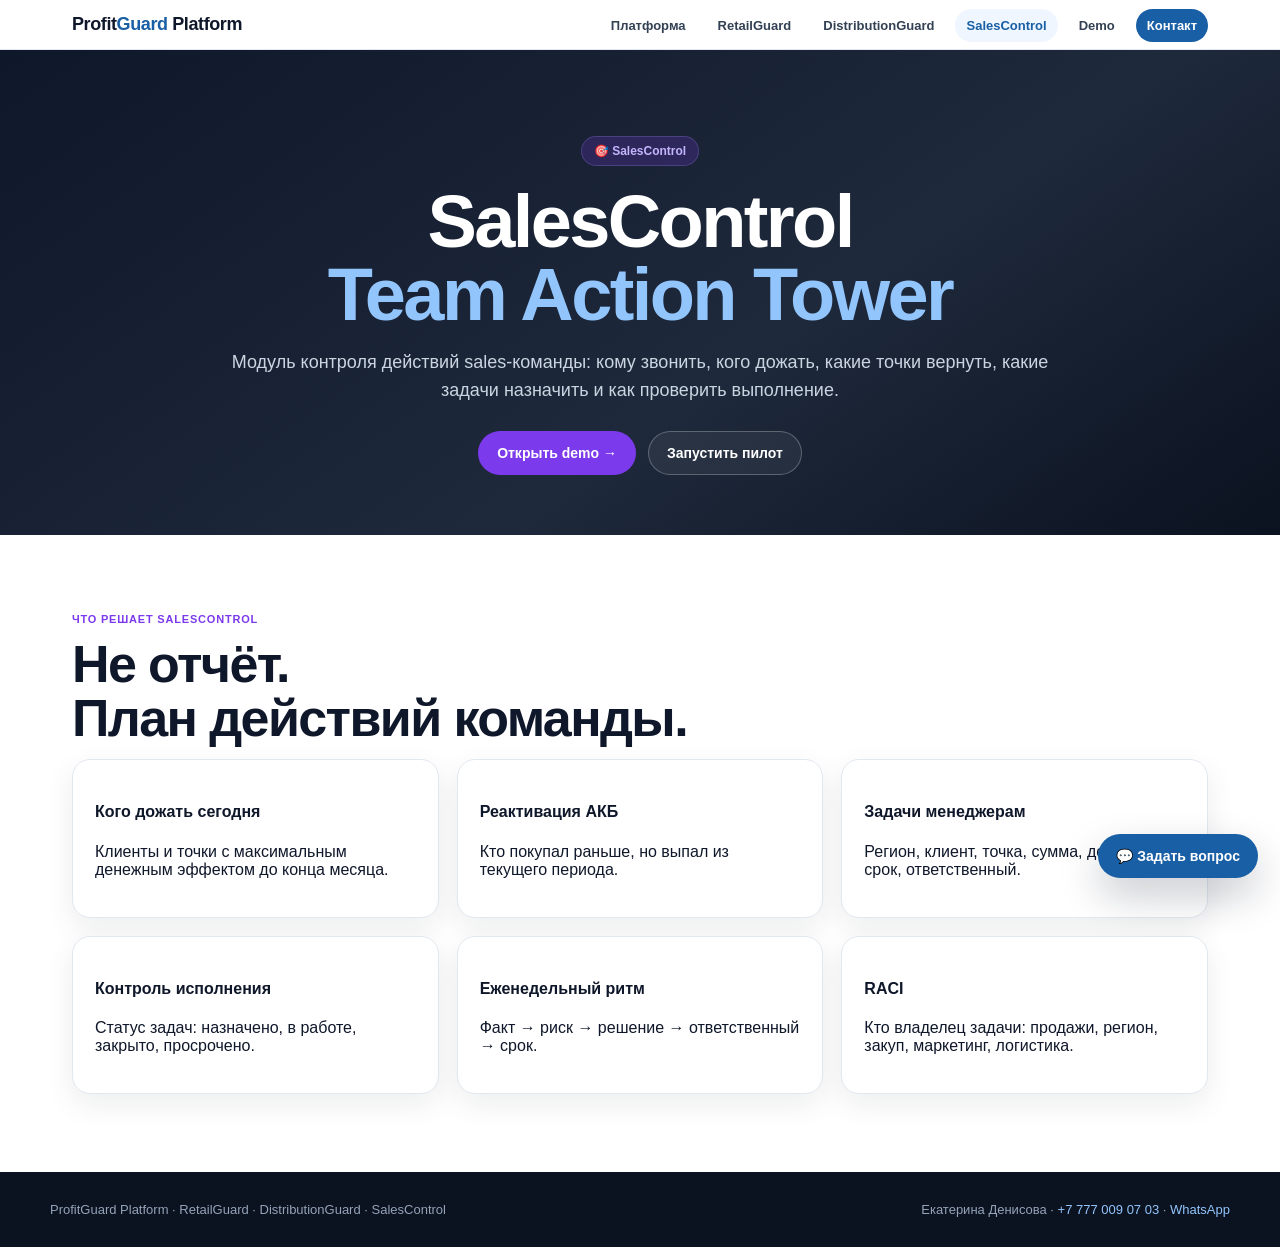
==== commit 09ed6e5e: "Add files via upload" ====
--- a/ceo.html
+++ b/ceo.html
@@ -1,75 +1 @@
-<!DOCTYPE html>
-<html lang="ru">
-<head>
-<meta charset="UTF-8">
-<meta name="viewport" content="width=device-width,initial-scale=1">
-<title>SalesControl Tower — action-list для команды продаж</title>
-<meta name="description" content="Модуль ProfitGuard Platform для контроля задач продаж, дожима плана и реактивации клиентов.">
-<link rel="stylesheet" href="styles.css">
-</head>
-<body>
-
-<nav>
-  <div class="nav-inner">
-    <a href="index.html" class="nav-logo">Profit<span>Guard</span> Platform</a>
-    <ul class="nav-links">
-      <li><a href="index.html" class="">Платформа</a></li><li><a href="commercial.html" class="">DistributionGuard</a></li><li><a href="inventory.html" class="">RetailGuard</a></li><li><a href="ceo.html" class="active">SalesControl</a></li><li><a href="contact.html" class="nav-cta">Контакт</a></li>
-    </ul>
-  </div>
-</nav>
-
-<section class="hero" style="padding-bottom:60px">
-  <div class="hero-tag" style="background:rgba(124,58,237,.2);border-color:rgba(167,139,250,.25);color:#C4B5FD">⚡ SalesControl Tower · модуль 03</div>
-  <h1>ProfitGuard<br><em>SalesControl Tower</em></h1>
-  <p class="hero-sub">Модуль ежедневных действий для sales-команды: кого дожать, какие точки вернуть, где план под угрозой и что должен сделать каждый регион сегодня.</p>
-  <div class="hero-btns">
-    <a href="contact.html" class="btn btn-primary" style="background:var(--purple)">Запустить пилот →</a>
-    <a href="#workflow" class="btn btn-ghost">Как работает</a>
-  </div>
-</section>
-
-<section class="section-off" id="workflow">
-  <div class="container">
-    <div class="label label-purple">От анализа к действию</div>
-    <h2 class="title">Не просто dashboard.<br>Ежедневный план работы команды.</h2>
-    <div class="feat-grid">
-      <div class="feat-item"><div class="feat-item-icon" style="background:#FEE2E2">1</div><h4>Кто просел?</h4><p>Регионы, клиенты, точки и пакеты с отрицательным GAP и плохим прогнозом.</p></div>
-      <div class="feat-item"><div class="feat-item-icon" style="background:#FEF3C7">2</div><h4>Сколько нужно добрать?</h4><p>Система считает нужный темп до конца дня, недели и месяца.</p></div>
-      <div class="feat-item"><div class="feat-item-icon" style="background:#EDE9FE">3</div><h4>Кого вернуть?</h4><p>Потерянные АКБ-точки и клиенты с падением к прошлому периоду.</p></div>
-      <div class="feat-item"><div class="feat-item-icon" style="background:#ECFDF5">4</div><h4>Что сделать сегодня?</h4><p>Action-list для регионального менеджера: звонок, заказ, реактивация, upsell.</p></div>
-    </div>
-
-    <div class="tabs-wrap" style="margin-top:40px">
-      <div class="tabs-nav">
-        <button class="tab-btn">CEO View</button>
-        <button class="tab-btn">Commercial View</button>
-        <button class="tab-btn">Regional View</button>
-        <button class="tab-btn">Action-list</button>
-      </div>
-      <div class="tab-content"><h3>CEO View</h3><p style="color:var(--muted);font-size:13px">Сводка: где деньги, какие риски, какие действия запущены командой.</p></div>
-      <div class="tab-content"><h3>Commercial View</h3><p style="color:var(--muted);font-size:13px">Клиенты, регионы, пакеты, план/факт, прогноз и дожим.</p></div>
-      <div class="tab-content"><h3>Regional View</h3><p style="color:var(--muted);font-size:13px">Только свой регион, свои клиенты, свои точки и задачи на день.</p></div>
-      <div class="tab-content"><h3>Action-list</h3><p style="color:var(--muted);font-size:13px">Конкретные задачи: кому позвонить, какую точку вернуть, какой пакет дожать.</p></div>
-    </div>
-  </div>
-</section>
-
-<footer>
-  <div class="container" style="text-align:center">
-    <div style="display:flex;gap:18px;justify-content:center;flex-wrap:wrap;margin-bottom:16px">
-      <a href="index.html">Платформа</a>
-      <a href="commercial.html">DistributionGuard</a>
-      <a href="inventory.html">RetailGuard</a>
-      <a href="ceo.html">SalesControl</a>
-      <a href="contact.html">Контакт</a>
-    </div>
-    <p><strong style="color:#475569">ProfitGuard Platform</strong> · 2026 · Контакт: 
-      <strong style="color:#475569">Екатерина Денисова</strong> ·
-      <a href="tel:+77770090703" style="color:#93C5FD;text-decoration:none">+7 777 009 07 03</a> ·
-      <a href="https://wa.me/77770090703" target="_blank" style="color:#4ADE80;text-decoration:none;font-weight:500">WhatsApp</a>
-    </p>
-  </div>
-</footer>
-<script src="script.js"></script>
-</body>
-</html>
+<!DOCTYPE html><html lang="ru"><head><meta charset="UTF-8"><meta http-equiv="refresh" content="0; url=sales.html"><title>SalesControl</title></head><body><script>location.href="sales.html"</script><a href="sales.html">SalesControl</a></body></html>
